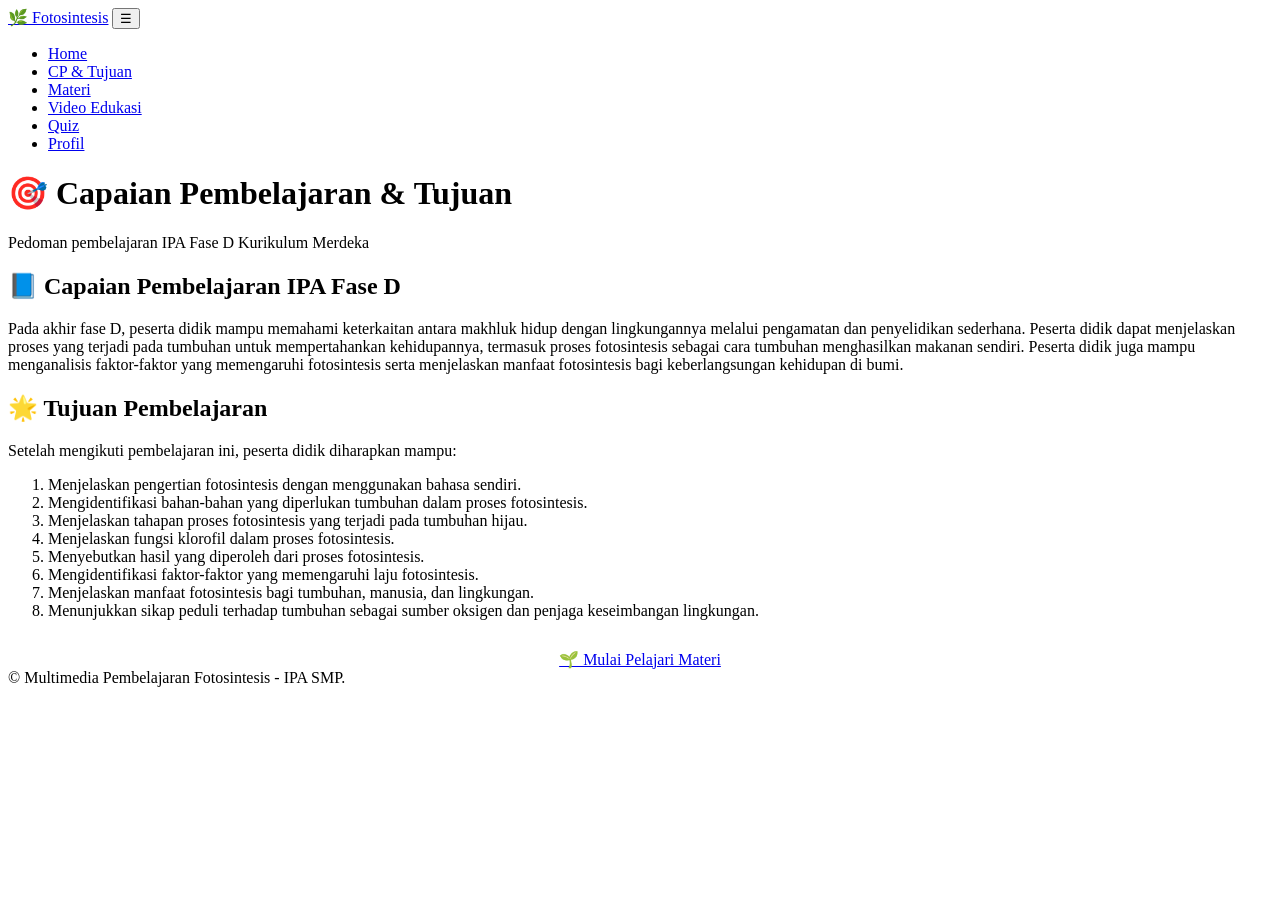
==== cp-tujuan.html @ 2567b683 "Add files via upload" ====
<!DOCTYPE html>
<html lang="id">
<head>
  <meta charset="UTF-8" />
  <meta name="viewport" content="width=device-width, initial-scale=1.0" />
  <title>CP & Tujuan | Fotosintesis</title>
  <link rel="stylesheet" href="css/style.css" />
  <link rel="stylesheet" href="css/materi.css" />
  <link rel="stylesheet" href="css/responsive.css" />
</head>
<body>
  <nav class="navbar">
    <div class="nav-container">
      <a href="index.html" class="nav-logo"><span class="leaf">🌿</span> Fotosintesis</a>
      <button class="nav-toggle">☰</button>
      <ul class="nav-menu">
        <li><a href="index.html">Home</a></li>
        <li><a href="cp-tujuan.html">CP & Tujuan</a></li>
        <li><a href="materi.html">Materi</a></li>
        <li><a href="video.html">Video Edukasi</a></li>
        <li><a href="quiz.html">Quiz</a></li>
        <li><a href="profil.html">Profil</a></li>
      </ul>
    </div>
  </nav>

  <header class="page-header">
    <h1>🎯 Capaian Pembelajaran & Tujuan</h1>
    <p>Pedoman pembelajaran IPA Fase D Kurikulum Merdeka</p>
  </header>

  <main class="section">
    <div class="cp-card fade-in">
      <h2>📘 Capaian Pembelajaran IPA Fase D</h2>
      <p>
        Pada akhir fase D, peserta didik mampu memahami keterkaitan antara makhluk hidup
        dengan lingkungannya melalui pengamatan dan penyelidikan sederhana. Peserta didik
        dapat menjelaskan proses yang terjadi pada tumbuhan untuk mempertahankan kehidupannya,
        termasuk proses fotosintesis sebagai cara tumbuhan menghasilkan makanan sendiri.
        Peserta didik juga mampu menganalisis faktor-faktor yang memengaruhi fotosintesis
        serta menjelaskan manfaat fotosintesis bagi keberlangsungan kehidupan di bumi.
      </p>
    </div>

    <div class="cp-card fade-in">
      <h2>🌟 Tujuan Pembelajaran</h2>
      <p>Setelah mengikuti pembelajaran ini, peserta didik diharapkan mampu:</p>
      <ol>
        <li>Menjelaskan pengertian fotosintesis dengan menggunakan bahasa sendiri.</li>
        <li>Mengidentifikasi bahan-bahan yang diperlukan tumbuhan dalam proses fotosintesis.</li>
        <li>Menjelaskan tahapan proses fotosintesis yang terjadi pada tumbuhan hijau.</li>
        <li>Menjelaskan fungsi klorofil dalam proses fotosintesis.</li>
        <li>Menyebutkan hasil yang diperoleh dari proses fotosintesis.</li>
        <li>Mengidentifikasi faktor-faktor yang memengaruhi laju fotosintesis.</li>
        <li>Menjelaskan manfaat fotosintesis bagi tumbuhan, manusia, dan lingkungan.</li>
        <li>Menunjukkan sikap peduli terhadap tumbuhan sebagai sumber oksigen dan penjaga keseimbangan lingkungan.</li>
      </ol>
    </div>

    <div style="text-align:center; margin-top:30px;">
      <a href="materi.html" class="btn btn-primary">🌱 Mulai Pelajari Materi</a>
    </div>
  </main>

  <footer class="footer">
    <div class="footer-bottom">
      © <span id="year"></span> Multimedia Pembelajaran Fotosintesis - IPA SMP.
    </div>
  </footer>

  <script src="js/main.js"></script>
</body>
</html>
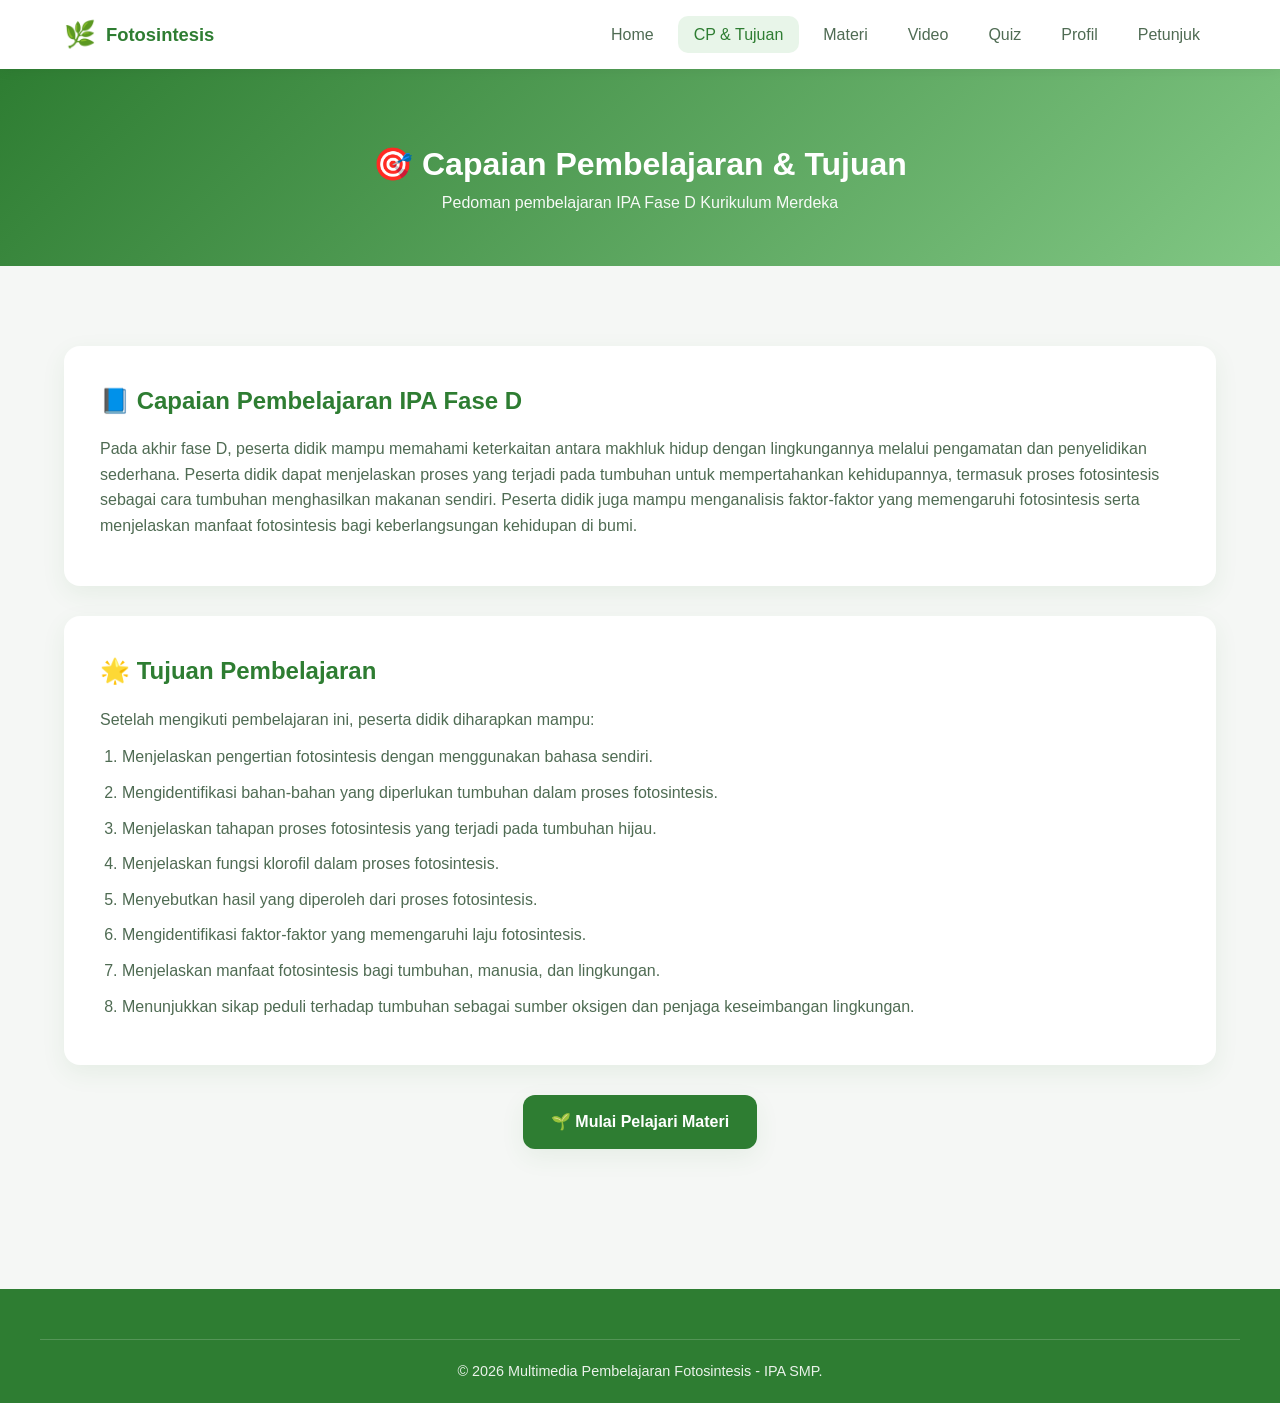
==== commit 51ea04c0: "Update cp-tujuan.html" ====
--- a/cp-tujuan.html
+++ b/cp-tujuan.html
@@ -17,9 +17,10 @@
         <li><a href="index.html">Home</a></li>
         <li><a href="cp-tujuan.html">CP & Tujuan</a></li>
         <li><a href="materi.html">Materi</a></li>
-        <li><a href="video.html">Video Edukasi</a></li>
+        <li><a href="video.html">Video</a></li>
         <li><a href="quiz.html">Quiz</a></li>
         <li><a href="profil.html">Profil</a></li>
+        <li><a href="petunjuk.html">Petunjuk</a></li>
       </ul>
     </div>
   </nav>
--- a/css/style.css
+++ b/css/style.css
@@ -0,0 +1,385 @@
+/* ============================================
+   STYLE UTAMA - Multimedia Pembelajaran Fotosintesis
+   Tema: Alam & Tumbuhan
+   ============================================ */
+
+/* ===== Variabel Warna ===== */
+:root {
+  --hijau-daun: #2E7D32;
+  --hijau-muda: #81C784;
+  --hijau-pucat: #E8F5E9;
+  --kuning: #FDD835;
+  --kuning-lembut: #FFF9C4;
+  --putih: #FFFFFF;
+  --abu: #F5F7F5;
+  --teks: #1B3A1F;
+  --teks-lembut: #4F6B53;
+  --bayangan: 0 8px 24px rgba(46, 125, 50, 0.08);
+  --bayangan-hover: 0 12px 32px rgba(46, 125, 50, 0.16);
+  --radius: 16px;
+  --transisi: 0.3s ease;
+}
+
+/* ===== Reset ===== */
+* { margin: 0; padding: 0; box-sizing: border-box; }
+
+html { scroll-behavior: smooth; }
+
+body {
+  font-family: 'Segoe UI', Tahoma, Geneva, Verdana, sans-serif;
+  background: var(--abu);
+  color: var(--teks);
+  line-height: 1.6;
+  min-height: 100vh;
+  display: flex;
+  flex-direction: column;
+}
+
+main { flex: 1; }
+
+a { text-decoration: none; color: inherit; }
+img { max-width: 100%; display: block; }
+
+/* ===== NAVBAR ===== */
+.navbar {
+  position: sticky;
+  top: 0;
+  z-index: 100;
+  background: var(--putih);
+  box-shadow: 0 2px 12px rgba(0,0,0,0.05);
+  padding: 14px 0;
+}
+
+.nav-container {
+  max-width: 1200px;
+  margin: 0 auto;
+  padding: 0 24px;
+  display: flex;
+  align-items: center;
+  justify-content: space-between;
+}
+
+.nav-logo {
+  display: flex;
+  align-items: center;
+  gap: 10px;
+  font-weight: 700;
+  font-size: 1.15rem;
+  color: var(--hijau-daun);
+}
+
+.nav-logo .leaf {
+  font-size: 1.6rem;
+  animation: leafSway 3s ease-in-out infinite;
+}
+
+@keyframes leafSway {
+  0%, 100% { transform: rotate(-5deg); }
+  50% { transform: rotate(5deg); }
+}
+
+.nav-menu {
+  list-style: none;
+  display: flex;
+  gap: 8px;
+  align-items: center;
+}
+
+.nav-menu a {
+  padding: 10px 16px;
+  border-radius: 10px;
+  font-weight: 500;
+  color: var(--teks-lembut);
+  transition: var(--transisi);
+}
+
+.nav-menu a:hover,
+.nav-menu a.active {
+  background: var(--hijau-pucat);
+  color: var(--hijau-daun);
+}
+
+.nav-toggle {
+  display: none;
+  background: none;
+  border: none;
+  font-size: 1.6rem;
+  color: var(--hijau-daun);
+  cursor: pointer;
+}
+
+/* ===== HERO ===== */
+.hero {
+  background: linear-gradient(135deg, #E8F5E9 0%, #C8E6C9 60%, #FFF9C4 100%);
+  padding: 80px 24px;
+  position: relative;
+  overflow: hidden;
+}
+
+.hero-container {
+  max-width: 1200px;
+  margin: 0 auto;
+  display: grid;
+  grid-template-columns: 1.1fr 1fr;
+  gap: 40px;
+  align-items: center;
+}
+
+.hero-content h1 {
+  font-size: clamp(1.8rem, 4vw, 2.8rem);
+  color: var(--hijau-daun);
+  margin-bottom: 12px;
+  line-height: 1.2;
+}
+
+.hero-content .subtitle {
+  font-size: 1.05rem;
+  color: var(--teks-lembut);
+  margin-bottom: 28px;
+  font-weight: 500;
+}
+
+.hero-buttons { display: flex; gap: 14px; flex-wrap: wrap; }
+
+.btn {
+  display: inline-flex;
+  align-items: center;
+  gap: 8px;
+  padding: 14px 28px;
+  border-radius: 12px;
+  font-weight: 600;
+  font-size: 1rem;
+  cursor: pointer;
+  border: none;
+  transition: var(--transisi);
+  text-decoration: none;
+}
+
+.btn-primary {
+  background: var(--hijau-daun);
+  color: var(--putih);
+  box-shadow: var(--bayangan);
+}
+.btn-primary:hover {
+  background: #1B5E20;
+  transform: translateY(-2px);
+  box-shadow: var(--bayangan-hover);
+}
+
+.btn-secondary {
+  background: var(--putih);
+  color: var(--hijau-daun);
+  border: 2px solid var(--hijau-daun);
+}
+.btn-secondary:hover {
+  background: var(--hijau-pucat);
+  transform: translateY(-2px);
+}
+
+/* Hero Illustration */
+.hero-illustration {
+  position: relative;
+  height: 360px;
+  display: flex;
+  align-items: center;
+  justify-content: center;
+}
+
+.sun {
+  position: absolute;
+  top: 20px;
+  right: 30px;
+  width: 90px; height: 90px;
+  background: radial-gradient(circle, #FFEB3B 0%, #FDD835 70%, transparent 100%);
+  border-radius: 50%;
+  box-shadow: 0 0 40px rgba(253, 216, 53, 0.6);
+  animation: sunGlow 3s ease-in-out infinite;
+}
+
+@keyframes sunGlow {
+  0%, 100% { transform: scale(1); box-shadow: 0 0 40px rgba(253, 216, 53, 0.6); }
+  50% { transform: scale(1.08); box-shadow: 0 0 60px rgba(253, 216, 53, 0.9); }
+}
+
+.plant {
+  font-size: 10rem;
+  animation: plantFloat 4s ease-in-out infinite;
+  filter: drop-shadow(0 8px 20px rgba(46, 125, 50, 0.3));
+}
+
+@keyframes plantFloat {
+  0%, 100% { transform: translateY(0); }
+  50% { transform: translateY(-12px); }
+}
+
+/* ===== STATISTIK ===== */
+.stats {
+  max-width: 1200px;
+  margin: -40px auto 0;
+  padding: 0 24px;
+  display: grid;
+  grid-template-columns: repeat(3, 1fr);
+  gap: 20px;
+  position: relative;
+  z-index: 5;
+}
+
+.stat-card {
+  background: var(--putih);
+  padding: 28px 20px;
+  border-radius: var(--radius);
+  text-align: center;
+  box-shadow: var(--bayangan);
+  transition: var(--transisi);
+}
+.stat-card:hover { transform: translateY(-6px); box-shadow: var(--bayangan-hover); }
+
+.stat-icon { margin-bottom: 10px; }
+.stat-icon img{
+  width:60px;
+  height:60px;
+  object-fit:contain;
+  display:block;
+  margin:auto;
+}
+.stat-number { font-size: 2rem; font-weight: 700; color: var(--hijau-daun); }
+.stat-label { color: var(--teks-lembut); font-weight: 500; }
+
+/* ===== SECTION ===== */
+.section {
+  max-width: 1200px;
+  margin: 0 auto;
+  padding: 80px 24px;
+}
+
+.section-title {
+  font-size: 2rem;
+  color: var(--hijau-daun);
+  margin-bottom: 12px;
+  text-align: center;
+}
+
+.section-subtitle {
+  text-align: center;
+  color: var(--teks-lembut);
+  margin-bottom: 50px;
+  max-width: 600px;
+  margin-left: auto;
+  margin-right: auto;
+}
+
+/* ===== KARTU FITUR ===== */
+.features {
+  display: grid;
+  grid-template-columns: repeat(auto-fit, minmax(260px, 1fr));
+  gap: 24px;
+}
+
+.feature-card {
+  background: var(--putih);
+  padding: 32px 24px;
+  border-radius: var(--radius);
+  box-shadow: var(--bayangan);
+  transition: var(--transisi);
+  text-align: center;
+}
+.feature-card:hover { transform: translateY(-6px); box-shadow: var(--bayangan-hover); }
+
+.feature-icon {
+  width: 64px; height: 64px;
+  background: var(--hijau-pucat);
+  border-radius: 50%;
+  display: flex; align-items: center; justify-content: center;
+  font-size: 1.8rem;
+  margin: 0 auto 16px;
+}
+
+.feature-card h3 { color: var(--hijau-daun); margin-bottom: 8px; }
+.feature-card p { color: var(--teks-lembut); font-size: 0.95rem; }
+
+/* ===== FOOTER ===== */
+.footer {
+  background: var(--hijau-daun);
+  color: var(--putih);
+  padding: 50px 24px 20px;
+  margin-top: 60px;
+}
+
+.footer-container {
+  max-width: 1200px;
+  margin: 0 auto;
+  display: grid;
+  grid-template-columns: 2fr 1fr 1fr;
+  gap: 40px;
+  margin-bottom: 30px;
+}
+
+.footer h4 { margin-bottom: 14px; font-size: 1.1rem; }
+.footer p { opacity: 0.9; font-size: 0.95rem; }
+.footer ul { list-style: none; }
+.footer ul li { margin-bottom: 8px; }
+.footer ul a { opacity: 0.9; transition: var(--transisi); }
+.footer ul a:hover { opacity: 1; padding-left: 4px; }
+
+.footer-bottom {
+  max-width: 1200px;
+  margin: 0 auto;
+  padding-top: 20px;
+  border-top: 1px solid rgba(255,255,255,0.2);
+  text-align: center;
+  font-size: 0.9rem;
+  opacity: 0.9;
+}
+
+/* ===== FADE IN ANIMATION ===== */
+.fade-in {
+  opacity: 0;
+  transform: translateY(20px);
+  transition: opacity 0.8s ease, transform 0.8s ease;
+}
+.fade-in.visible {
+  opacity: 1;
+  transform: translateY(0);
+}
+
+/* ===== LOADING ===== */
+.loader {
+  position: fixed;
+  inset: 0;
+  background: var(--putih);
+  display: flex;
+  align-items: center;
+  justify-content: center;
+  z-index: 9999;
+  transition: opacity 0.5s ease;
+}
+.loader.hide { opacity: 0; pointer-events: none; }
+.loader-leaf {
+  font-size: 3rem;
+  animation: spin 1.2s linear infinite;
+}
+@keyframes spin {
+  0% { transform: rotate(0); }
+  100% { transform: rotate(360deg); }
+}
+
+/* ===== PAGE HEADER ===== */
+.page-header {
+  background: linear-gradient(135deg, var(--hijau-daun), var(--hijau-muda));
+  color: var(--putih);
+  padding: 70px 24px 50px;
+  text-align: center;
+}
+.page-header h1 {
+  display: flex;
+  justify-content: center;
+  align-items: center;
+  gap: 12px; /* jarak ikon dan teks */
+}
+
+.page-header h1 img {
+  width: 40px;
+  height: 40px;
+}
+.page-header p { opacity: 0.95; }
+
--- a/css/materi.css
+++ b/css/materi.css
@@ -0,0 +1,310 @@
+/* ============================================
+   MATERI, CP, VIDEO, PROFIL
+   ============================================ */
+
+/* ===== CP & Tujuan ===== */
+.cp-card {
+  background: var(--putih);
+  padding: 36px;
+  border-radius: var(--radius);
+  box-shadow: var(--bayangan);
+  margin-bottom: 30px;
+}
+.cp-card h2 {
+  color: var(--hijau-daun);
+  margin-bottom: 16px;
+  display: flex; align-items: center; gap: 10px;
+}
+.cp-card p { color: var(--teks-lembut); margin-bottom: 12px; }
+.cp-card ol, .cp-card ul { padding-left: 22px; }
+.cp-card li { margin-bottom: 10px; color: var(--teks-lembut); }
+
+/* ===== Materi ===== */
+.materi-grid {
+  display: grid;
+  grid-template-columns: repeat(auto-fill, minmax(280px, 1fr));
+  gap: 24px;
+}
+
+.materi-card {
+  background: var(--putih);
+  border-radius: var(--radius);
+  overflow: hidden;
+  box-shadow: var(--bayangan);
+  transition: var(--transisi);
+  cursor: pointer;
+}
+.materi-card:hover { transform: translateY(-6px); box-shadow: var(--bayangan-hover); }
+
+.materi-thumb {
+  height: 140px;
+  background: linear-gradient(135deg, var(--hijau-muda), var(--hijau-daun));
+  display: flex; align-items: center; justify-content: center;
+  font-size: 3.5rem;
+  color: var(--putih);
+}
+
+.materi-body { padding: 20px; }
+.materi-body .badge {
+  display: inline-block;
+  background: var(--hijau-pucat);
+  color: var(--hijau-daun);
+  padding: 4px 12px;
+  border-radius: 20px;
+  font-size: 0.8rem;
+  font-weight: 600;
+  margin-bottom: 10px;
+}
+.materi-body h3 { color: var(--hijau-daun); margin-bottom: 8px; }
+.materi-body p { color: var(--teks-lembut); font-size: 0.92rem; }
+
+/* ===== Detail Materi ===== */
+.materi-detail {
+  background: var(--putih);
+  padding: 40px;
+  border-radius: var(--radius);
+  box-shadow: var(--bayangan);
+  margin-bottom: 30px;
+  display: none;
+}
+.materi-detail.active { display: block; animation: fadeUp 0.5s ease; }
+
+@keyframes fadeUp {
+  from { opacity: 0; transform: translateY(20px); }
+  to { opacity: 1; transform: translateY(0); }
+}
+
+.materi-detail h2 { color: var(--hijau-daun); margin-bottom: 16px; }
+.materi-detail h3 { color: var(--hijau-daun); margin: 22px 0 10px; font-size: 1.15rem; }
+.materi-detail p { margin-bottom: 14px; color: var(--teks-lembut); text-align: justify; }
+.materi-detail ul, .materi-detail ol { padding-left: 22px; margin-bottom: 14px; }
+.materi-detail li { margin-bottom: 8px; color: var(--teks-lembut); }
+.materi-detail .poin {
+  background: var(--hijau-pucat);
+  padding: 18px 22px;
+  border-radius: 12px;
+  border-left: 4px solid var(--hijau-daun);
+  margin-top: 16px;
+}
+.materi-detail .poin h4 { color: var(--hijau-daun); margin-bottom: 10px; }
+.materi-detail .poin p { color: var(--teks); margin-bottom: 6px; }
+
+.materi-nav {
+  display: flex;
+  justify-content: space-between;
+  margin-top: 30px;
+  gap: 12px;
+  flex-wrap: wrap;
+}
+
+/* ===== Animasi Fotosintesis ===== */
+.animasi-box {
+  background: linear-gradient(180deg, #BBDEFB 0%, #C8E6C9 60%, #8D6E63 100%);
+  border-radius: var(--radius);
+  padding: 40px 20px;
+  margin: 30px 0;
+  position: relative;
+  min-height: 380px;
+  overflow: hidden;
+  box-shadow: var(--bayangan);
+}
+
+.anim-sun {
+  position: absolute;
+  top: 20px; left: 30px;
+  font-size: 3rem;
+  animation: sunGlow 3s ease-in-out infinite;
+}
+
+.anim-plant {
+  position: absolute;
+  bottom: 20px;
+  left: 50%;
+  transform: translateX(-50%);
+  font-size: 6rem;
+  animation: plantFloat 4s ease-in-out infinite;
+}
+
+.anim-arrow {
+  position: absolute;
+  font-size: 1.5rem;
+  color: var(--hijau-daun);
+}
+
+.anim-co2 {
+  position: absolute;
+  top: 100px; right: 40px;
+  font-size: 1.6rem;
+  color: #455A64;
+  font-weight: 700;
+  animation: drift 3s ease-in-out infinite;
+}
+
+.anim-o2 {
+  position: absolute;
+  top: 80px; left: 50%;
+  font-size: 1.6rem;
+  color: #1976D2;
+  font-weight: 700;
+  animation: rise 3s ease-in-out infinite;
+}
+
+.anim-glukosa {
+  position: absolute;
+  bottom: 130px; right: 30%;
+  font-size: 1.4rem;
+  color: var(--hijau-daun);
+  font-weight: 700;
+  animation: bounce 2s ease-in-out infinite;
+}
+
+@keyframes drift {
+  0%, 100% { transform: translateX(0); opacity: 1; }
+  50% { transform: translateX(-30px); opacity: 0.6; }
+}
+@keyframes rise {
+  0% { transform: translateY(0); opacity: 1; }
+  100% { transform: translateY(-60px); opacity: 0; }
+}
+@keyframes bounce {
+  0%, 100% { transform: translateY(0); }
+  50% { transform: translateY(-12px); }
+}
+
+.anim-caption {
+  position: absolute;
+  bottom: 10px;
+  left: 50%;
+  transform: translateX(-50%);
+  background: rgba(255,255,255,0.9);
+  padding: 6px 14px;
+  border-radius: 20px;
+  font-size: 0.9rem;
+  font-weight: 600;
+  color: var(--hijau-daun);
+}
+
+/* ===== Video ===== */
+.video-grid {
+  display: grid;
+  grid-template-columns: repeat(auto-fit, minmax(320px, 1fr));
+  gap: 24px;
+}
+
+.video-card {
+  background: var(--putih);
+  border-radius: var(--radius);
+  overflow: hidden;
+  box-shadow: var(--bayangan);
+  transition: var(--transisi);
+}
+.video-card:hover { transform: translateY(-4px); box-shadow: var(--bayangan-hover); }
+
+.video-frame {
+  position: relative;
+  padding-bottom: 56.25%;
+  height: 0;
+  background: #000;
+}
+.video-frame iframe {
+  position: absolute;
+  top: 0; left: 0;
+  width: 100%; height: 100%;
+  border: 0;
+}
+
+.video-body { padding: 20px; }
+.video-body h3 { color: var(--hijau-daun); margin-bottom: 8px; }
+.video-body p { color: var(--teks-lembut); font-size: 0.95rem; }
+
+/* ===== Profil ===== */
+
+.profile-card {
+  background: var(--putih);
+  border-radius: var(--radius);
+  padding: 40px;
+  box-shadow: var(--bayangan);
+
+  display: flex;
+  flex-direction: column;
+  align-items: center;
+  text-align: center;
+}
+
+.profile-info {
+  max-width: 850px;
+  margin-bottom: 40px;
+}
+
+.profile-info h2 {
+  color: var(--hijau-daun);
+  font-size: 2rem;
+  margin-bottom: 10px;
+}
+
+.profile-info .role {
+  color: var(--teks-lembut);
+  font-weight: 600;
+  margin-bottom: 20px;
+}
+
+.profile-info p {
+  color: var(--teks-lembut);
+  margin-bottom: 12px;
+  line-height: 1.8;
+}
+
+.profile-meta {
+  margin-top: 20px;
+  font-weight: 600;
+  color: var(--hijau-daun);
+}
+
+/* FOTO ANGGOTA */
+
+.profile-members {
+  display: flex;
+  justify-content: center;
+  gap: 60px;
+  flex-wrap: wrap;
+  margin-top: 20px;
+}
+
+.member-card {
+  text-align: center;
+}
+
+.member-card img {
+  width: 220px;
+  height: 220px;
+  object-fit: cover;
+  border-radius: 50%;
+  border: 6px solid var(--putih);
+  box-shadow: 0 10px 30px rgba(46, 125, 50, 0.25);
+}
+
+.member-card h3 {
+  margin-top: 15px;
+  color: var(--hijau-daun);
+  font-size: 1.2rem;
+}
+
+.member-card p {
+  color: var(--teks-lembut);
+  font-weight: 600;
+  margin-top: 5px;
+}
+
+/* Responsive HP */
+
+@media (max-width: 768px) {
+  .profile-members {
+    flex-direction: column;
+    gap: 30px;
+  }
+
+  .member-card img {
+    width: 180px;
+    height: 180px;
+  }
+}
--- a/css/responsive.css
+++ b/css/responsive.css
@@ -0,0 +1,58 @@
+/* ============================================
+   RESPONSIVE - Tablet & Mobile
+   ============================================ */
+
+/* Tablet */
+@media (max-width: 992px) {
+  .hero-container { grid-template-columns: 1fr; text-align: center; }
+  .hero-buttons { justify-content: center; }
+  .hero-illustration { height: 280px; }
+  .footer-container { grid-template-columns: 1fr 1fr; }
+  .login-container { grid-template-columns: 1fr; }
+  .login-illustration { display: none; }
+}
+
+/* Mobile */
+@media (max-width: 768px) {
+  .nav-menu {
+    position: absolute;
+    top: 100%;
+    left: 0; right: 0;
+    background: var(--putih);
+    flex-direction: column;
+    padding: 16px;
+    box-shadow: 0 8px 16px rgba(0,0,0,0.1);
+    max-height: 0;
+    overflow: hidden;
+    transition: max-height 0.3s ease;
+    gap: 4px;
+  }
+  .nav-menu.open { max-height: 500px; padding: 16px; }
+  .nav-menu li { width: 100%; }
+  .nav-menu a { display: block; }
+  .nav-toggle { display: block; }
+
+  .stats { grid-template-columns: 1fr; margin-top: -30px; }
+  .section { padding: 60px 20px; }
+  .section-title { font-size: 1.6rem; }
+  .page-header h1 { font-size: 1.6rem; }
+  .footer-container { grid-template-columns: 1fr; gap: 24px; text-align: center; }
+
+  .plant { font-size: 7rem; }
+  .sun { width: 70px; height: 70px; }
+
+  .quiz-card { padding: 24px 18px; }
+  .quiz-options label { padding: 12px 14px; }
+
+  .materi-grid { grid-template-columns: 1fr !important; }
+  .video-grid { grid-template-columns: 1fr !important; }
+
+  .profile-card { grid-template-columns: 1fr !important; text-align: center; }
+  .profile-photo { margin: 0 auto; }
+}
+
+@media (max-width: 480px) {
+  .btn { width: 100%; justify-content: center; }
+  .hero-buttons { flex-direction: column; }
+  .hero { padding: 50px 20px; }
+}
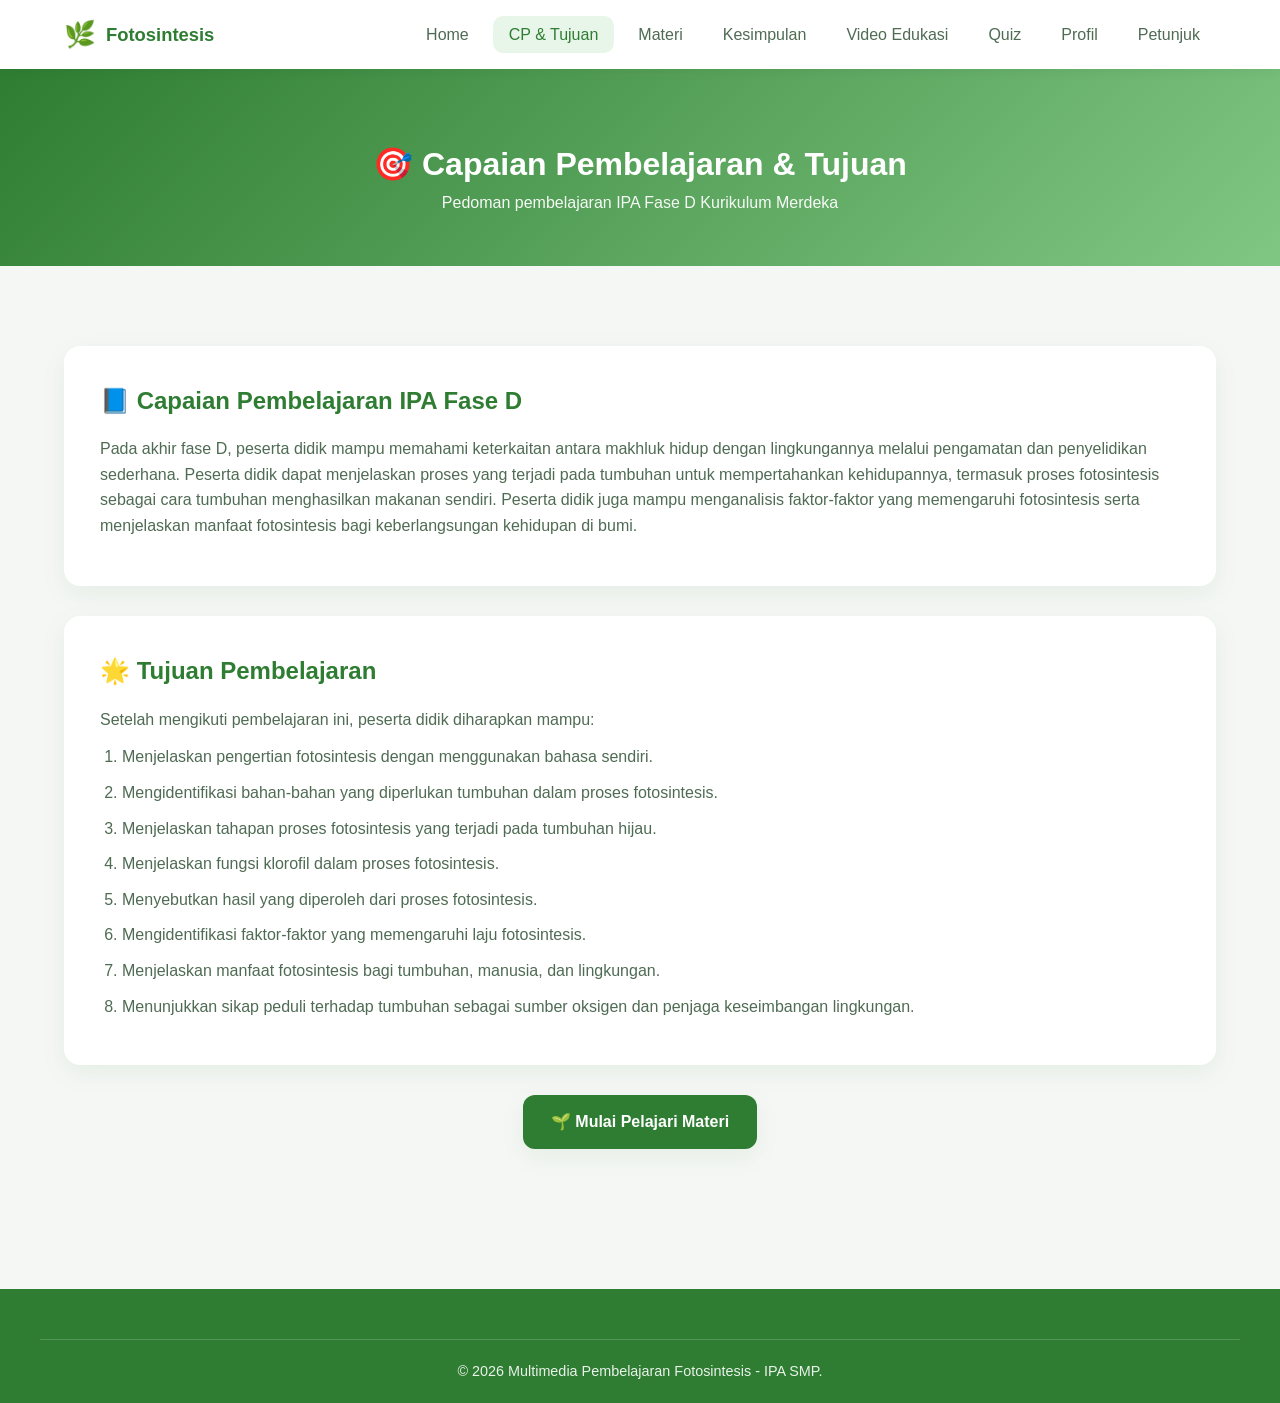
==== commit c2670a37: "Update cp-tujuan.html" ====
--- a/cp-tujuan.html
+++ b/cp-tujuan.html
@@ -17,7 +17,8 @@
         <li><a href="index.html">Home</a></li>
         <li><a href="cp-tujuan.html">CP & Tujuan</a></li>
         <li><a href="materi.html">Materi</a></li>
-        <li><a href="video.html">Video</a></li>
+        <li><a href="kesimpulan.html">Kesimpulan</a></li>
+        <li><a href="video.html">Video Edukasi</a></li>
         <li><a href="quiz.html">Quiz</a></li>
         <li><a href="profil.html">Profil</a></li>
         <li><a href="petunjuk.html">Petunjuk</a></li>
--- a/css/style.css
+++ b/css/style.css
@@ -382,4 +382,58 @@
   height: 40px;
 }
 .page-header p { opacity: 0.95; }
-
+/* ===== NAVIGASI HALAMAN ===== */
+.navigation-buttons{
+  display:flex;
+  justify-content:center;
+  align-items:center;
+  gap:15px;
+  margin:40px auto;
+  flex-wrap:wrap;
+}
+
+.nav-btn{
+  display:inline-block;
+  background:var(--hijau-daun);
+  color:var(--putih);
+  text-decoration:none;
+  padding:12px 25px;
+  border-radius:12px;
+  font-weight:600;
+  transition:var(--transisi);
+  box-shadow:var(--bayangan);
+}
+
+.nav-btn:hover{
+  background:#1B5E20;
+  transform:translateY(-3px);
+  box-shadow:var(--bayangan-hover);
+}
+
+/* Responsive */
+@media (max-width:768px){
+  .navigation-buttons{
+    flex-direction:column;
+  }
+
+  .nav-btn{
+    width:100%;
+    text-align:center;
+    max-width:300px;
+  }
+}
+.disabled-btn{
+  pointer-events:none;
+  opacity:0.5;
+  cursor:not-allowed;
+}
+.stat-card{
+  text-decoration: none;
+  color: inherit;
+  cursor: pointer;
+}
+
+.stat-card:hover{
+  transform: translateY(-5px);
+}
+
